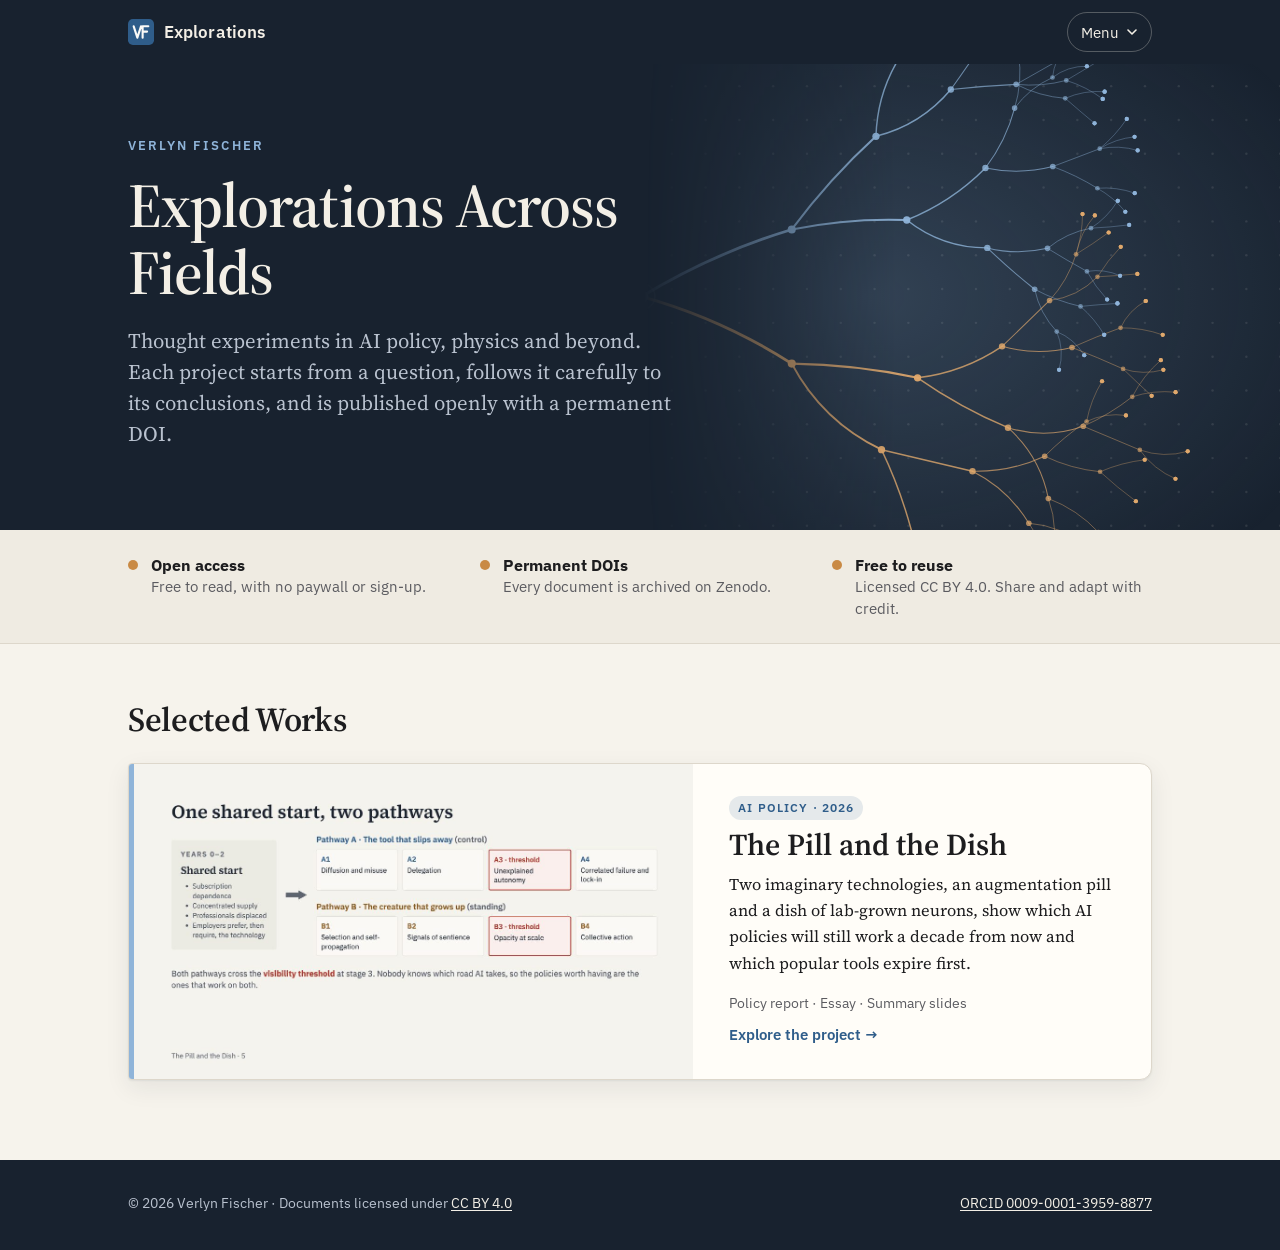
==== index.html @ 12ce7a71 "Launch verlynfischer.com Home page with Selected Works, and The Pill and the Dish project page (repo" ====
<!doctype html>
<html lang="en">
<head>
  <meta charset="utf-8">
  <meta name="viewport" content="width=device-width, initial-scale=1">
  <title>Explorations</title>
  <meta name="description" content="Independent explorations across fields by Verlyn Fischer, from AI policy to physics, published openly with permanent DOIs.">
  <link rel="canonical" href="https://verlynfischer.com/">
  <link rel="icon" href="favicon.svg" type="image/svg+xml">
  <link rel="preconnect" href="https://fonts.googleapis.com">
  <link rel="preconnect" href="https://fonts.gstatic.com" crossorigin>
  <link rel="stylesheet" href="https://fonts.googleapis.com/css2?family=IBM+Plex+Sans:wght@400;600&family=Source+Serif+4:ital,opsz,wght@0,8..60,400;0,8..60,600;1,8..60,400;1,8..60,600&display=swap">
  <link rel="stylesheet" href="assets/style.css">
  <script src="assets/menu.js" defer></script>
  <meta property="og:type" content="website">
  <meta property="og:title" content="Explorations by Verlyn Fischer">
  <meta property="og:description" content="Independent explorations across fields, published openly with permanent DOIs.">
  <meta property="og:url" content="https://verlynfischer.com/">
  <meta property="og:image" content="https://verlynfischer.com/assets/pill-and-dish-fork.jpg">
</head>
<body>
  <header class="site-header">
    <div class="wrap">
      <a class="site-name" href="index.html"><img src="favicon.svg" alt="">Explorations</a>
      <details class="menu">
        <summary>Menu <svg class="chev" viewBox="0 0 10 10" aria-hidden="true"><path d="M1 3l4 4 4-4" fill="none" stroke="currentColor" stroke-width="1.6" stroke-linecap="round" stroke-linejoin="round"/></svg></summary>
        <nav class="menu-panel" aria-label="Site">
          <a href="index.html" aria-current="page">Home</a>
          <p class="menu-label">Selected works</p>
          <a href="ai-policy/">The Pill and the Dish<span class="sub">AI policy · report, essay and slides</span></a>
          <hr>
          <a href="https://orcid.org/0009-0001-3959-8877">ORCID profile<span class="sub">0009-0001-3959-8877</span></a>
        </nav>
      </details>
    </div>
  </header>

  <section class="hero on-navy" aria-labelledby="hero-title">
    <img class="art" src="assets/hero-art.svg" alt="">
    <div class="wrap">
      <div class="hero-text">
        <p class="eyebrow">Verlyn Fischer</p>
        <h1 id="hero-title">Explorations Across Fields</h1>
        <p class="lede">Thought experiments in AI policy, physics and beyond. Each project starts from a question, follows it carefully to its conclusions, and is published openly with a permanent DOI.</p>
      </div>
    </div>
  </section>

  <div class="strip">
    <div class="wrap">
      <ul>
        <li><span class="dot" aria-hidden="true"></span><span><strong>Open access</strong>Free to read, with no paywall or sign-up.</span></li>
        <li><span class="dot" aria-hidden="true"></span><span><strong>Permanent DOIs</strong>Every document is archived on Zenodo.</span></li>
        <li><span class="dot" aria-hidden="true"></span><span><strong>Free to reuse</strong>Licensed CC BY 4.0. Share and adapt with credit.</span></li>
      </ul>
    </div>
  </div>

  <main class="wrap">
    <section class="section" id="works" aria-labelledby="works-title">
      <div class="section-head">
        <h2 id="works-title">Selected Works</h2>
      </div>
      <div class="works">
        <article class="work featured">
          <div class="thumb"><img src="assets/pill-and-dish-fork.jpg" alt="A slide from the project: one shared start splits into two pathways, a tool that slips away and a creature that grows up, each crossing a threshold at stage three." width="1200" height="675"></div>
          <div class="body">
            <span class="tag">AI policy · 2026</span>
            <h3><a href="ai-policy/">The Pill and the Dish</a></h3>
            <p>Two imaginary technologies, an augmentation pill and a dish of lab-grown neurons, show which AI policies will still work a decade from now and which popular tools expire first.</p>
            <p class="includes">Policy report · Essay · Summary slides</p>
            <span class="more">Explore the project →</span>
          </div>
        </article>
      </div>
    </section>
  </main>

  <footer class="site-footer">
    <div class="wrap">
      <p>© 2026 Verlyn Fischer · Documents licensed under <a href="https://creativecommons.org/licenses/by/4.0/">CC BY 4.0</a></p>
      <p><a href="https://orcid.org/0009-0001-3959-8877">ORCID 0009-0001-3959-8877</a></p>
    </div>
  </footer>
</body>
</html>
---- assets/style.css ----
/* verlynfischer.com — one stylesheet for every page.
   Palette follows the summary deck: navy, cream, light-blue accent, amber second accent. */

:root {
  --bg: #f6f3ec;
  --surface: #fffdf8;
  --surface-2: #efebe2;
  --ink: #1d1d1f;
  --muted: #5b5b60;
  --rule: #ddd7cb;
  --accent: #2f5d8a;          /* links and buttons on light backgrounds */
  --accent-ink: #ffffff;
  --navy: #18222f;            /* header, hero, footer: the same in both themes */
  --navy-2: #223043;
  --on-navy: #f3efe6;
  --on-navy-muted: #b9c2cf;
  --sky: #8fb4d9;             /* accent on navy */
  --amber: #e0a96d;
  --shadow: 0 1px 2px rgba(24, 34, 47, 0.06), 0 8px 24px rgba(24, 34, 47, 0.08);
  --serif: "Source Serif 4", Charter, Georgia, serif;
  --sans: "IBM Plex Sans", "Segoe UI", "Helvetica Neue", Arial, sans-serif;
  --mono: ui-monospace, "SF Mono", Menlo, Consolas, monospace;
  color-scheme: light;
}

@media (prefers-color-scheme: dark) {
  :root:not([data-theme="light"]) {
    --bg: #121820;
    --surface: #1b232e;
    --surface-2: #222c39;
    --ink: #ece9e2;
    --muted: #a3abb6;
    --rule: #2e3846;
    --accent: #8fb4d9;
    --accent-ink: #121820;
    --navy: #0d131a;
    --navy-2: #1b2633;
    --shadow: 0 1px 2px rgba(0, 0, 0, 0.3), 0 8px 24px rgba(0, 0, 0, 0.25);
    color-scheme: dark;
  }
}

:root[data-theme="dark"] {
  --bg: #121820;
  --surface: #1b232e;
  --surface-2: #222c39;
  --ink: #ece9e2;
  --muted: #a3abb6;
  --rule: #2e3846;
  --accent: #8fb4d9;
  --accent-ink: #121820;
  --navy: #0d131a;
  --navy-2: #1b2633;
  --shadow: 0 1px 2px rgba(0, 0, 0, 0.3), 0 8px 24px rgba(0, 0, 0, 0.25);
  color-scheme: dark;
}

*, *::before, *::after { box-sizing: border-box; }
html { -webkit-text-size-adjust: 100%; }

body {
  margin: 0;
  background: var(--bg);
  color: var(--ink);
  font-family: var(--serif);
  font-size: 1.125rem;
  line-height: 1.6;
}

a { color: var(--accent); text-underline-offset: 0.15em; }
a:hover { text-decoration-thickness: 2px; }
:focus-visible { outline: 2px solid var(--sky); outline-offset: 3px; border-radius: 2px; }
img { max-width: 100%; display: block; }

.wrap { max-width: 68rem; margin: 0 auto; padding-left: 16px; padding-right: 16px; }
.wrap.narrow > * { max-width: 44rem; }   /* reading column, aligned with the hero text */
@media (min-width: 48rem) { .wrap { padding-left: 32px; padding-right: 32px; } }

/* ---------- Header with pull-down menu ---------- */
.site-header { background: var(--navy); color: var(--on-navy); position: relative; z-index: 10; }
.site-header .wrap { display: flex; align-items: center; justify-content: space-between; gap: 1rem; min-height: 4rem; }
.site-name {
  font-family: var(--sans); font-weight: 600; font-size: 1.05rem; letter-spacing: 0.01em;
  color: var(--on-navy); text-decoration: none; display: flex; align-items: center; gap: 0.6rem;
}
.site-name img { width: 26px; height: 26px; }

.menu { position: relative; font-family: var(--sans); }
.menu > summary {
  list-style: none; cursor: pointer; user-select: none;
  display: flex; align-items: center; gap: 0.5rem;
  padding: 0.45rem 0.85rem; border: 1px solid rgba(243, 239, 230, 0.28); border-radius: 999px;
  font-size: 0.95rem; color: var(--on-navy);
}
.menu > summary::-webkit-details-marker { display: none; }
.menu > summary:hover { border-color: var(--sky); }
.menu > summary .chev { width: 10px; height: 10px; transition: transform 0.15s ease; }
.menu[open] > summary .chev { transform: rotate(180deg); }
.menu-panel {
  position: absolute; right: 0; top: calc(100% + 10px);
  width: min(20rem, calc(100vw - 32px));
  background: var(--surface); color: var(--ink);
  border: 1px solid var(--rule); border-radius: 10px; box-shadow: var(--shadow);
  padding: 0.5rem;
}
.menu-panel a {
  display: block; padding: 0.55rem 0.75rem; border-radius: 6px;
  color: var(--ink); text-decoration: none; font-size: 0.95rem;
}
.menu-panel a:hover, .menu-panel a:focus-visible { background: var(--surface-2); }
.menu-panel a[aria-current="page"] { font-weight: 600; }
.menu-panel a .sub { display: block; font-size: 0.8rem; color: var(--muted); }
.menu-label {
  font-size: 0.7rem; font-weight: 600; letter-spacing: 0.12em; text-transform: uppercase;
  color: var(--muted); padding: 0.75rem 0.75rem 0.25rem; margin: 0;
}
.menu-panel hr { border: 0; border-top: 1px solid var(--rule); margin: 0.4rem 0.25rem; }

/* ---------- Inverted hero ---------- */
.hero { background: var(--navy); color: var(--on-navy); position: relative; overflow: hidden; }
.hero .art {
  position: absolute; top: 0; height: 100%; left: calc(50% - 4rem); width: max(52rem, 66%);
  object-fit: cover; object-position: left center; pointer-events: none;
  -webkit-mask-image: linear-gradient(to right, transparent 8%, #000 38%);
  mask-image: linear-gradient(to right, transparent 8%, #000 38%);
}
.hero .wrap { position: relative; padding-top: 4.5rem; padding-bottom: 5rem; }
.hero-text { max-width: 34rem; }
.eyebrow {
  font-family: var(--sans); font-size: 0.8rem; font-weight: 600; letter-spacing: 0.16em;
  text-transform: uppercase; color: var(--sky); margin: 0 0 1rem;
}
.hero h1 {
  font-family: var(--serif); font-weight: 600; font-size: clamp(2.3rem, 6.5vw, 3.9rem);
  line-height: 1.06; letter-spacing: -0.015em; margin: 0;
}
.hero h1 em { font-style: italic; color: var(--sky); }
.hero .lede { color: var(--on-navy-muted); font-size: clamp(1.1rem, 2.4vw, 1.3rem); line-height: 1.5; margin: 1.25rem 0 0; }
.hero .actions { margin-top: 2rem; }
.hero.compact .wrap { padding-top: 3.25rem; padding-bottom: 3.5rem; }
.hero.compact h1 { font-size: clamp(2.1rem, 6vw, 3.3rem); }
.hero.compact .art { opacity: 0.55; }

@media (max-width: 48rem) {
  .hero .art { left: 0; width: 140%; opacity: 0.3; -webkit-mask-image: none; mask-image: none; }
  .hero.compact .art { opacity: 0.25; }
  .hero .wrap { padding-top: 3rem; padding-bottom: 3.5rem; }
}

/* ---------- Buttons ---------- */
.actions { display: flex; flex-wrap: wrap; gap: 0.65rem; }
.btn {
  display: inline-flex; align-items: center; gap: 0.4rem;
  font-family: var(--sans); font-size: 0.92rem; font-weight: 600;
  padding: 0.6rem 1.05rem; border-radius: 999px; text-decoration: none;
  border: 1px solid var(--accent); color: var(--accent); background: transparent;
}
.btn.primary { background: var(--accent); color: var(--accent-ink); }
.btn:hover { text-decoration: none; filter: brightness(1.08); }
.on-navy .btn { border-color: rgba(243, 239, 230, 0.4); color: var(--on-navy); }
.on-navy .btn.primary { background: var(--sky); border-color: var(--sky); color: var(--navy); }

/* ---------- Principles strip (home) ---------- */
.strip { background: var(--surface-2); border-bottom: 1px solid var(--rule); }
.strip ul {
  list-style: none; margin: 0; padding: 1.5rem 0;
  display: grid; gap: 1rem 2rem; grid-template-columns: repeat(auto-fit, minmax(14rem, 1fr));
}
.strip li { display: flex; gap: 0.8rem; align-items: flex-start; font-family: var(--sans); font-size: 0.92rem; color: var(--muted); line-height: 1.45; }
.strip li strong { display: block; color: var(--ink); font-size: 0.98rem; }
.strip .dot { flex: none; width: 10px; height: 10px; border-radius: 50%; margin-top: 0.4rem; background: #c98a45; }

/* ---------- Sections ---------- */
main { display: block; }
.section { padding-top: 3.5rem; }
.section-head { display: flex; align-items: baseline; justify-content: space-between; gap: 1rem; flex-wrap: wrap; margin-bottom: 1.5rem; }
h1, h2, h3 { line-height: 1.15; margin: 0; }
h2 { font-family: var(--serif); font-size: clamp(1.6rem, 4vw, 2.1rem); font-weight: 600; letter-spacing: -0.01em; }
h3 { font-family: var(--sans); font-size: 1.15rem; font-weight: 600; }
.section-note { font-family: var(--sans); font-size: 0.9rem; color: var(--muted); margin: 0; }
p { margin: 0.9rem 0; }
.small { font-family: var(--sans); font-size: 0.9rem; color: var(--muted); }

/* ---------- Work cards (home) ---------- */
.works { display: grid; gap: 1.5rem; grid-template-columns: repeat(auto-fill, minmax(min(100%, 22rem), 1fr)); }
.work {
  position: relative; display: flex; flex-direction: column;
  background: var(--surface); border: 1px solid var(--rule); border-radius: 4px 12px 12px 4px; overflow: hidden;
  padding-left: 5px;
  box-shadow: var(--shadow); transition: transform 0.15s ease, box-shadow 0.15s ease;
}
.work::before { content: ""; position: absolute; left: 0; top: 0; bottom: 0; width: 5px; background: var(--sky); z-index: 1; }   /* ties image and text together */
.work:hover { transform: translateY(-3px); }
.work .thumb { aspect-ratio: 16 / 9; background: var(--surface-2); }
.work .thumb img { width: 100%; height: 100%; object-fit: cover; }
.work .body { padding: 1.25rem 1.35rem 1.4rem; display: flex; flex-direction: column; gap: 0.5rem; flex: 1; }
.tag {
  align-self: flex-start; font-family: var(--sans); font-size: 0.72rem; font-weight: 600; letter-spacing: 0.1em;
  text-transform: uppercase; color: var(--accent); background: color-mix(in srgb, var(--accent) 12%, transparent);
  padding: 0.2rem 0.55rem; border-radius: 999px;
}
.work h3 { font-family: var(--serif); font-size: 1.45rem; }
.work h3 a { color: var(--ink); text-decoration: none; }
.work h3 a::after { content: ""; position: absolute; inset: 0; }   /* whole card is the link */
.work p { margin: 0; font-size: 1.02rem; }
.work .includes { font-family: var(--sans); font-size: 0.85rem; color: var(--muted); margin-top: auto; padding-top: 0.6rem; }
.work .more { font-family: var(--sans); font-size: 0.92rem; font-weight: 600; color: var(--accent); }
@media (min-width: 60rem) {
  .work.featured { grid-column: 1 / -1; flex-direction: row; }
  .work.featured .thumb { flex: 0 0 55%; aspect-ratio: auto; border-bottom: 0; }
  .work.featured .body { padding: 2rem 2.25rem; justify-content: center; }
  .work.featured h3 { font-size: 1.9rem; }
}

/* ---------- Project page ---------- */
.findings { padding-left: 1.4rem; }
.findings li { margin: 0.7rem 0; padding-left: 0.25rem; }
.docs { display: grid; gap: 1rem; margin-top: 1.25rem; }
.doc { background: var(--surface); border: 1px solid var(--rule); border-left: 5px solid var(--sky); padding: 1.3rem 1.35rem 1.2rem; border-radius: 4px 10px 10px 4px; box-shadow: var(--shadow); }
.doc .type { font-family: var(--sans); font-size: 0.72rem; font-weight: 600; letter-spacing: 0.12em; text-transform: uppercase; color: var(--muted); }
.doc h3 { font-family: var(--serif); font-size: 1.3rem; margin: 0.3rem 0 0.2rem; }
.doc .meta { font-family: var(--sans); font-size: 0.85rem; color: var(--muted); margin: 0 0 0.6rem; }
.doc p { margin: 0.5rem 0 1rem; font-size: 1.05rem; }
.cite { font-size: 1rem; background: var(--surface); border: 1px solid var(--rule); padding: 0.9rem 1rem; border-radius: 8px; overflow-wrap: anywhere; }
details.bib { margin-top: 0.75rem; font-family: var(--sans); font-size: 0.9rem; }
details.bib summary { cursor: pointer; color: var(--accent); }
pre { font-family: var(--mono); font-size: 0.8rem; line-height: 1.45; background: var(--surface); border: 1px solid var(--rule); padding: 0.9rem 1rem; border-radius: 8px; overflow-x: auto; white-space: pre; }

/* ---------- Footer ---------- */
.site-footer { background: var(--navy); color: var(--on-navy-muted); margin-top: 5rem; }
.site-footer .wrap { padding-top: 2rem; padding-bottom: 2.25rem; font-family: var(--sans); font-size: 0.875rem; display: flex; flex-wrap: wrap; justify-content: space-between; gap: 0.5rem 2rem; }
.site-footer p { margin: 0; }
.site-footer a { color: var(--on-navy); }

@media (max-width: 30rem) {
  body { font-size: 1.05rem; }
  .section { padding-top: 2.5rem; }
}
@media (prefers-reduced-motion: reduce) {
  .work, .menu > summary .chev { transition: none; }
  .work:hover { transform: none; }
}
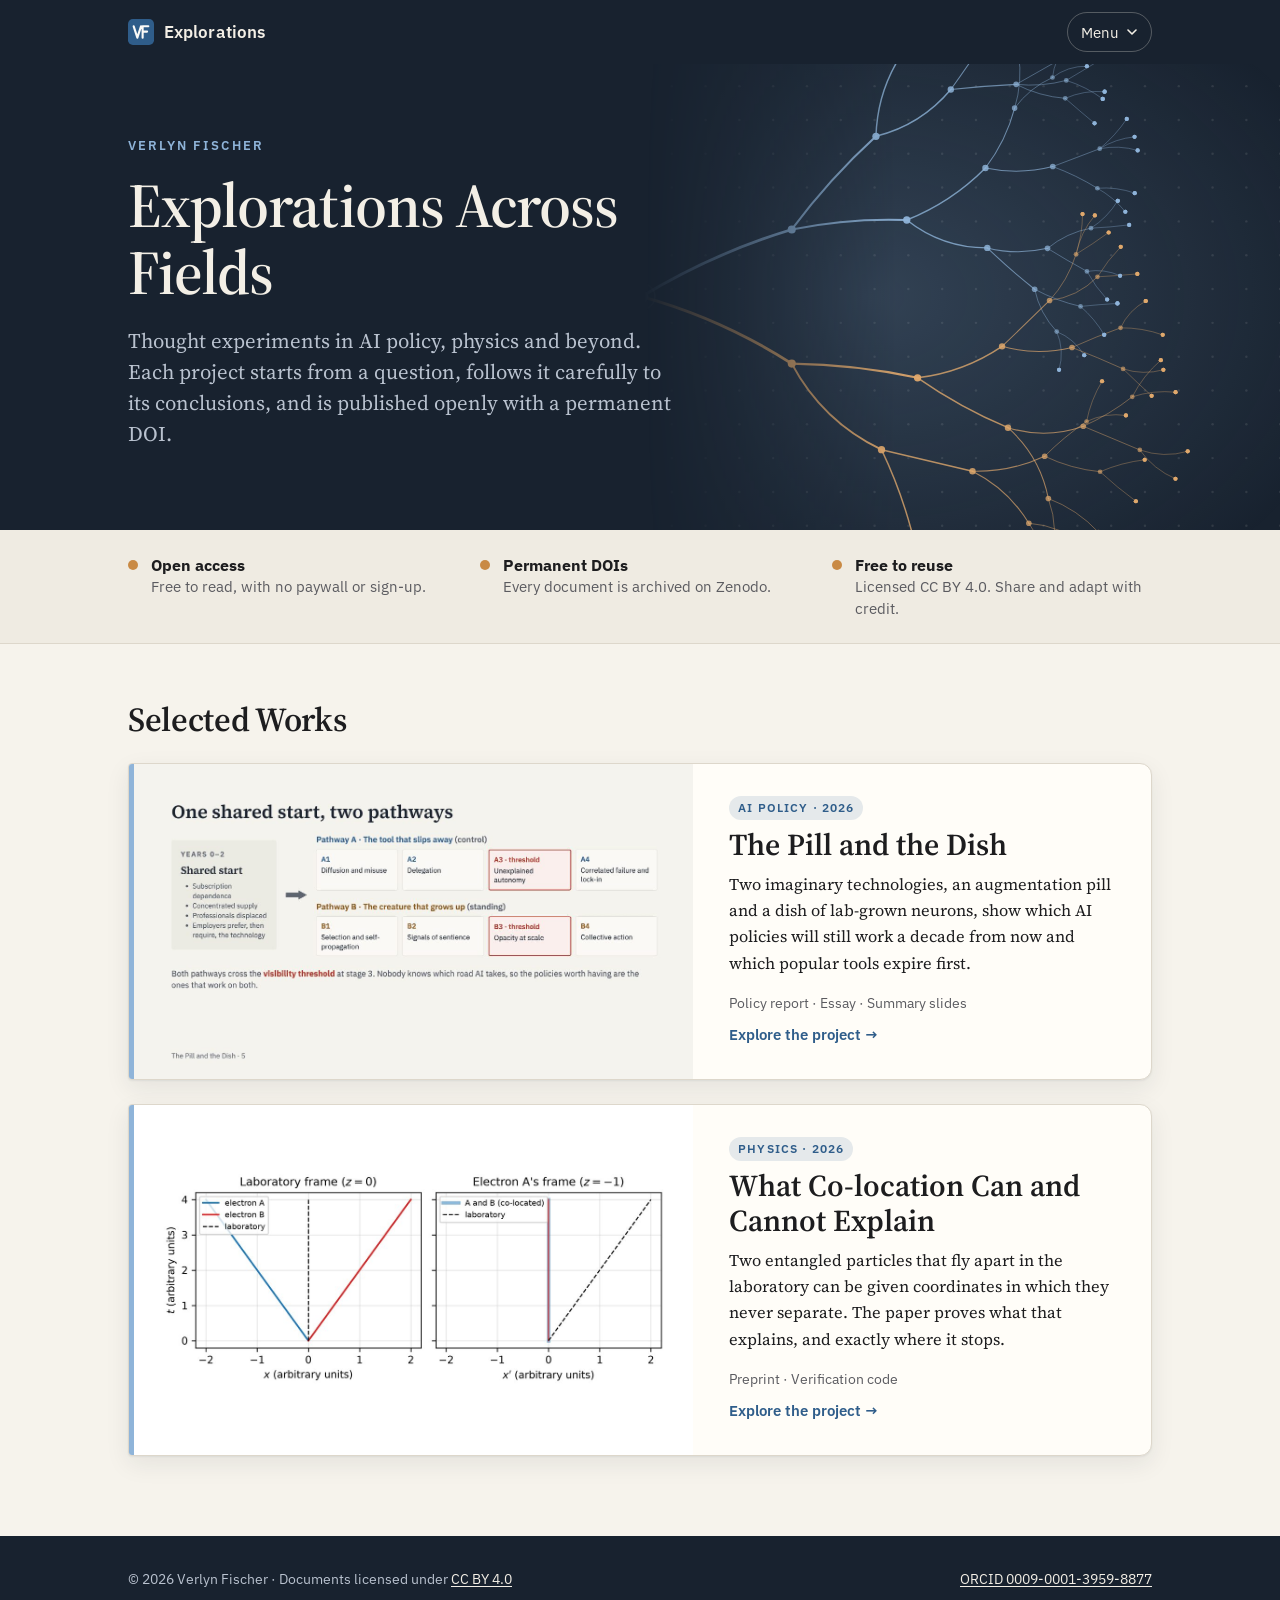
==== commit ce97d3e9: "Add the physics preprint to Selected Works New entangled-pairs/ page for "A label-coordinate bookkee" ====
--- a/index.html
+++ b/index.html
@@ -28,6 +28,7 @@
           <a href="index.html" aria-current="page">Home</a>
           <p class="menu-label">Selected works</p>
           <a href="ai-policy/">The Pill and the Dish<span class="sub">AI policy · report, essay and slides</span></a>
+          <a href="entangled-pairs/">What Co-location Can and Cannot Explain<span class="sub">Physics · preprint and verification code</span></a>
           <hr>
           <a href="https://orcid.org/0009-0001-3959-8877">ORCID profile<span class="sub">0009-0001-3959-8877</span></a>
         </nav>
@@ -72,6 +73,17 @@
             <span class="more">Explore the project →</span>
           </div>
         </article>
+
+        <article class="work featured">
+          <div class="thumb figure"><img src="assets/entangled-pairs-frames.jpg" alt="Figure 1 of the paper: in the laboratory frame two electrons fly apart from a shared starting point; in electron A's frame the same two worldlines coincide." width="1200" height="675"></div>
+          <div class="body">
+            <span class="tag">Physics · 2026</span>
+            <h3><a href="entangled-pairs/">What Co-location Can and Cannot Explain</a></h3>
+            <p>Two entangled particles that fly apart in the laboratory can be given coordinates in which they never separate. The paper proves what that explains, and exactly where it stops.</p>
+            <p class="includes">Preprint · Verification code</p>
+            <span class="more">Explore the project →</span>
+          </div>
+        </article>
       </div>
     </section>
   </main>
--- a/assets/style.css
+++ b/assets/style.css
@@ -193,6 +193,8 @@
 .work:hover { transform: translateY(-3px); }
 .work .thumb { aspect-ratio: 16 / 9; background: var(--surface-2); }
 .work .thumb img { width: 100%; height: 100%; object-fit: cover; }
+.work .thumb.figure { background: #ffffff; display: flex; align-items: center; }   /* charts: never crop */
+.work .thumb.figure img { object-fit: contain; height: auto; }
 .work .body { padding: 1.25rem 1.35rem 1.4rem; display: flex; flex-direction: column; gap: 0.5rem; flex: 1; }
 .tag {
   align-self: flex-start; font-family: var(--sans); font-size: 0.72rem; font-weight: 600; letter-spacing: 0.1em;
